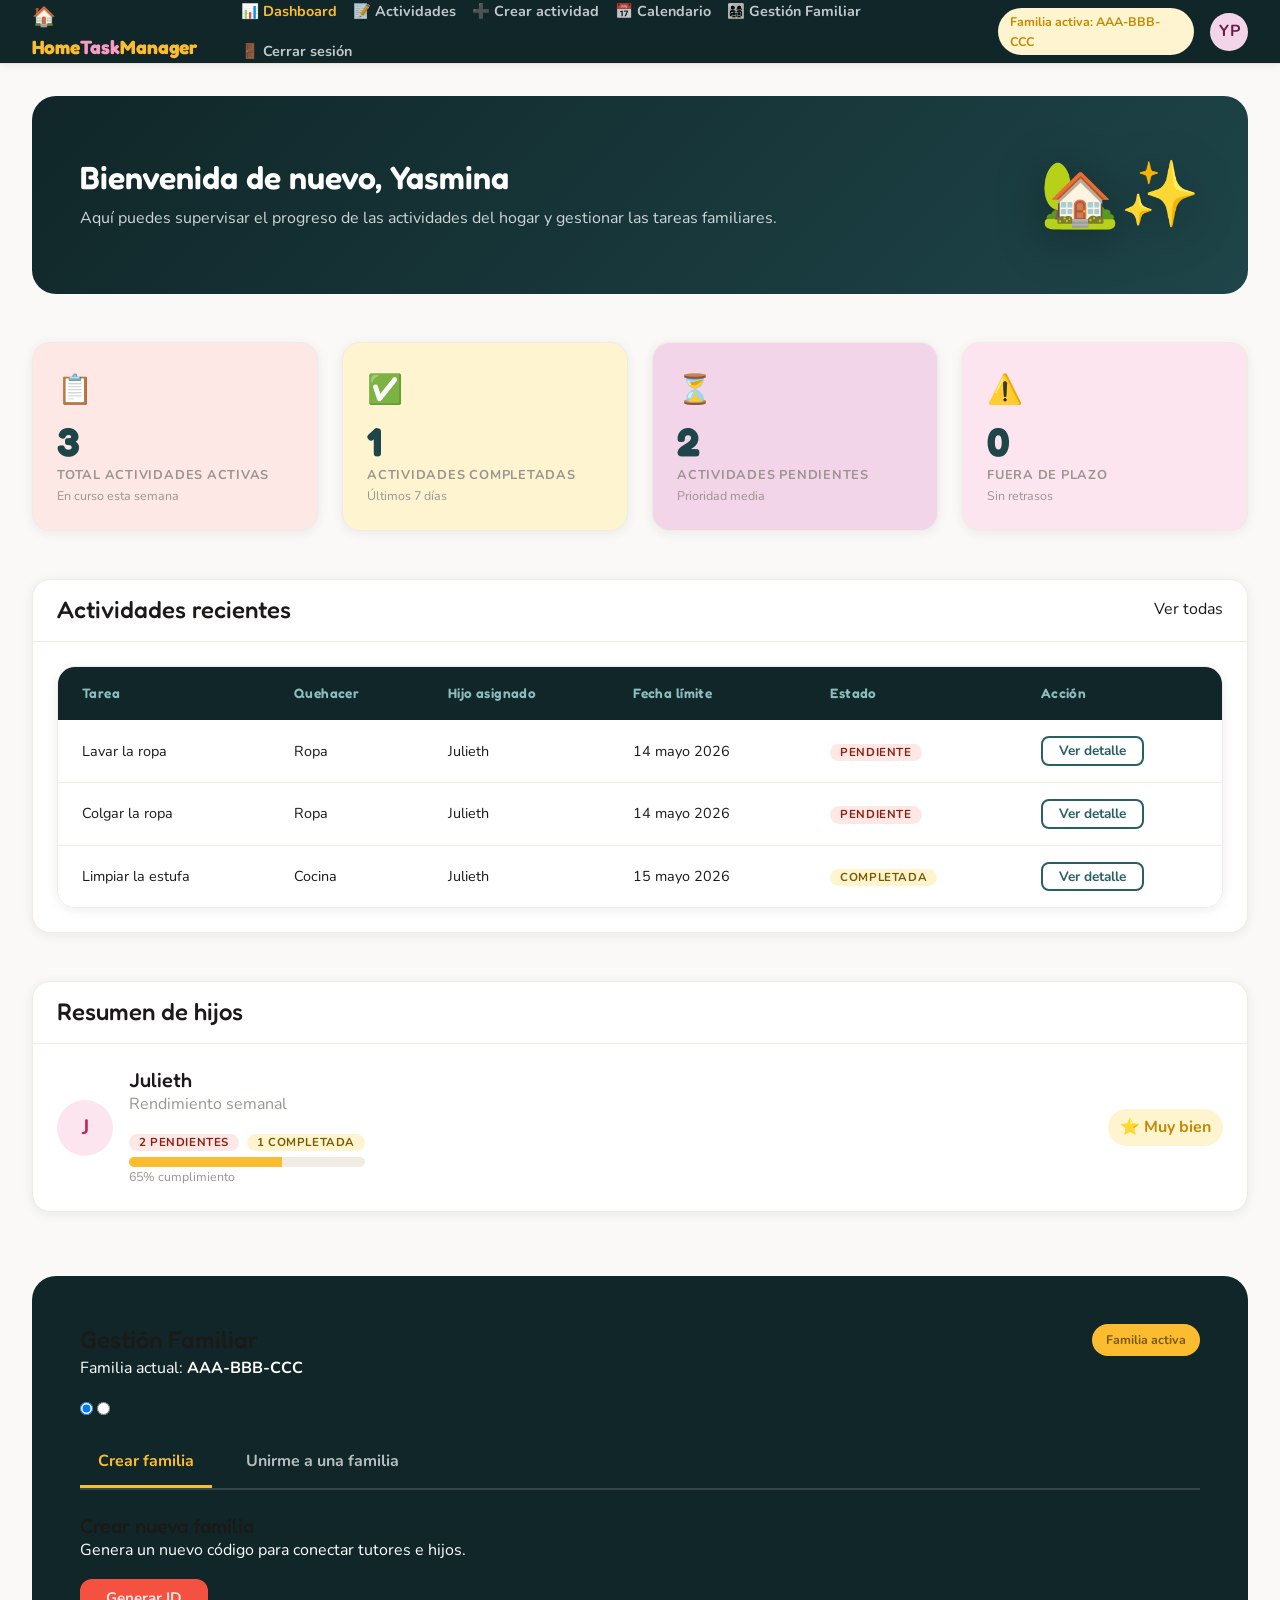
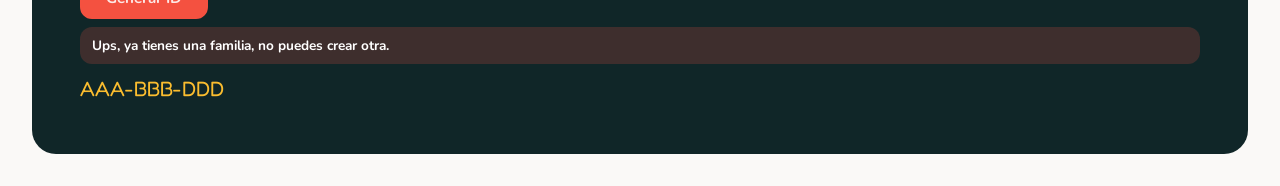
==== FrontEndHomeTaskManager/public_html/tutor-dashboard.html @ ca6fb8dd "Front Tutor" ====
<!DOCTYPE html>
<html lang="es">
<head>
  <meta charset="UTF-8"/>
  <meta name="viewport" content="width=device-width, initial-scale=1.0"/>
  <title>HomeTaskManager — Dashboard Tutor</title>

  <link rel="preconnect" href="https://fonts.googleapis.com"/>
  <link rel="preconnect" href="https://fonts.gstatic.com" crossorigin/>
  <link href="https://fonts.googleapis.com/css2?family=Fredoka:wght@400;500;600;700&family=Nunito:wght@400;500;600;700;800&display=swap" rel="stylesheet"/>
  <link rel="stylesheet" href="https://cdnjs.cloudflare.com/ajax/libs/animate.css/4.1.1/animate.min.css"/>

  <link rel="stylesheet" href="styles.css"/>
  <link rel="stylesheet" href="tutor-dashboard.css"/>
</head>
<body>

  <div class="dashboard-shell">

    <!-- TOPBAR -->
    <header class="topbar tutor-topbar">
      <div class="topbar-brand">🏠 Home<span>Task</span>Manager</div>

      <nav class="topbar-menu">
        <a class="topbar-link active" href="tutor-dashboard.html">📊 Dashboard</a>
        <a class="topbar-link" href="tutor-actividades.html">📝 Actividades</a>
        <a class="topbar-link" href="tutor-actividad-crear.html">➕ Crear actividad</a>
        <a class="topbar-link" href="tutor-calendario.html">📅 Calendario</a>
        <a class="topbar-link" href="tutor-familia.html">👨‍👩‍👧‍👦 Gestión Familiar</a>
        <a class="topbar-link" href="login.html">🚪 Cerrar sesión</a>
      </nav>

      <div class="topbar-right">
        <div class="family-chip">Familia activa: AAA-BBB-CCC</div>
        <div class="topbar-avatar">YP</div>
      </div>
    </header>

    <main class="page-content">

      <!-- BIENVENIDA -->
      <section class="welcome-card animate__animated animate__fadeInDown">
        <div class="welcome-text">
          <h2>Bienvenida de nuevo, Yasmina</h2>
          <p>Aquí puedes supervisar el progreso de las actividades del hogar y gestionar las tareas familiares.</p>
        </div>
        <div class="welcome-illustration">🏡✨</div>
      </section>

      <!-- STATS -->
      <section class="stats-grid">
        <div class="stat-card pastel-orange">
          <div class="stat-icon">📋</div>
          <div class="stat-number">3</div>
          <div class="stat-label">Total actividades activas</div>
          <div class="stat-mini">En curso esta semana</div>
        </div>
        <div class="stat-card pastel-gold">
          <div class="stat-icon">✅</div>
          <div class="stat-number">1</div>
          <div class="stat-label">Actividades completadas</div>
          <div class="stat-mini">Últimos 7 días</div>
        </div>
        <div class="stat-card pastel-berry">
          <div class="stat-icon">⏳</div>
          <div class="stat-number">2</div>
          <div class="stat-label">Actividades pendientes</div>
          <div class="stat-mini">Prioridad media</div>
        </div>
        <div class="stat-card pastel-crimson">
          <div class="stat-icon">⚠️</div>
          <div class="stat-number">0</div>
          <div class="stat-label">Fuera de plazo</div>
          <div class="stat-mini">Sin retrasos</div>
        </div>
      </section>

      <!-- ACTIVIDADES RECIENTES -->
      <section class="card section-card full-width">
        <div class="card-header">
          <h3>Actividades recientes</h3>
          <a href="tutor-actividades.html" class="link-accent">Ver todas</a>
        </div>
        <div class="card-body">
          <div class="table-wrapper">
            <table class="table">
              <thead>
                <tr>
                  <th>Tarea</th>
                  <th>Quehacer</th>
                  <th>Hijo asignado</th>
                  <th>Fecha límite</th>
                  <th>Estado</th>
                  <th>Acción</th>
                </tr>
              </thead>
              <tbody>
                <tr>
                  <td>Lavar la ropa</td>
                  <td>Ropa</td>
                  <td>Julieth</td>
                  <td>14 mayo 2026</td>
                  <td><span class="badge badge-pending">Pendiente</span></td>
                  <td><a class="btn btn-sm btn-outline-slate" href="tutor-actividad-detalle.html">Ver detalle</a></td>
                </tr>
                <tr>
                  <td>Colgar la ropa</td>
                  <td>Ropa</td>
                  <td>Julieth</td>
                  <td>14 mayo 2026</td>
                  <td><span class="badge badge-pending">Pendiente</span></td>
                  <td><a class="btn btn-sm btn-outline-slate" href="tutor-actividad-detalle.html">Ver detalle</a></td>
                </tr>
                <tr>
                  <td>Limpiar la estufa</td>
                  <td>Cocina</td>
                  <td>Julieth</td>
                  <td>15 mayo 2026</td>
                  <td><span class="badge badge-done">Completada</span></td>
                  <td><a class="btn btn-sm btn-outline-slate" href="tutor-actividad-detalle.html">Ver detalle</a></td>
                </tr>
              </tbody>
            </table>
          </div>
        </div>
      </section>

      <!-- RESUMEN HIJOS -->
      <section class="card section-card full-width">
        <div class="card-header">
          <h3>Resumen de hijos</h3>
        </div>
        <div class="card-body child-summary">
          <div class="child-card">
            <div class="child-avatar">J</div>
            <div class="child-info">
              <h4>Julieth</h4>
              <p class="text-muted">Rendimiento semanal</p>
              <div class="child-stats">
                <span class="badge badge-pending">2 pendientes</span>
                <span class="badge badge-done">1 completada</span>
              </div>
              <div class="progress-wrap">
                <div class="progress-bar" style="width: 65%"></div>
              </div>
              <div class="progress-label">65% cumplimiento</div>
            </div>
            <div class="child-positive">⭐ Muy bien</div>
          </div>
        </div>
      </section>

      <!-- GESTIÓN FAMILIAR -->
      <section class="family-section">
        <div class="family-header">
          <h3>Gestión Familiar</h3>
          <span class="family-status">Familia activa</span>
        </div>

        <p>Familia actual: <strong>AAA-BBB-CCC</strong></p>

        <input type="radio" name="family-tab" id="tab-create" checked class="tab-toggle">
        <input type="radio" name="family-tab" id="tab-join" class="tab-toggle">

        <div class="family-tabs">
          <label for="tab-create" class="tab-btn">Crear familia</label>
          <label for="tab-join" class="tab-btn">Unirme a una familia</label>
        </div>

        <div class="family-tab-content create">
          <h4>Crear nueva familia</h4>
          <p>Genera un nuevo código para conectar tutores e hijos.</p>
          <button class="btn btn-primary">Generar ID</button>
          <div class="family-alert">Ups, ya tienes una familia, no puedes crear otra.</div>
          <div class="family-code">AAA-BBB-DDD</div>
        </div>

        <div class="family-tab-content join">
          <h4>Unirme a una familia</h4>
          <label class="form-label" for="family-code">Ingrese el ID de familia:</label>
          <input class="form-control" id="family-code" type="text" placeholder="Ejemplo: AAA-BBB-CCC"/>
          <button class="btn btn-outline-slate join-btn">Unirme</button>
        </div>
      </section>

    </main>
  </div>
</body>
</html>
---- FrontEndHomeTaskManager/public_html/styles.css ----
/* ============================================================
   HomeTaskManager — Global Stylesheet
   Paleta: Dark Slate Gray · Sunset Orange · Boysenberry
            Light Crimson · Goldenrod
   Tipografía: Fredoka (títulos) + Nunito (cuerpo)
   Layout: Sidebar fijo + contenido a la derecha
   ============================================================ */

@import url('https://fonts.googleapis.com/css2?family=Fredoka:wght@400;500;600;700&family=Nunito:wght@400;500;600;700;800&display=swap');

/* ============================================================
   1. VARIABLES CSS
   ============================================================ */
:root {

  /* -- Colores base -- */
  --slate:        #2A5F64;
  --slate-50:     #D6E8EA;
  --slate-200:    #8BBCC0;
  --slate-400:    #2A5F64;
  --slate-600:    #1E4549;
  --slate-900:    #102628;

  --orange:       #F45140;
  --orange-50:    #FDE8E5;
  --orange-200:   #F9B4AC;
  --orange-400:   #F45140;
  --orange-600:   #C02F20;
  --orange-900:   #7A1A10;

  --berry:        #922764;
  --berry-50:     #F2D5E8;
  --berry-200:    #C87AAE;
  --berry-400:    #922764;
  --berry-600:    #6A1A47;
  --berry-900:    #3E0D2A;

  --crimson:      #F25F88;
  --crimson-50:   #FDE5EF;
  --crimson-200:  #F89DC1;
  --crimson-400:  #F25F88;
  --crimson-600:  #C0285A;
  --crimson-900:  #7A1438;

  --gold:         #FBBD2F;
  --gold-50:      #FEF5D0;
  --gold-200:     #FDE48A;
  --gold-400:     #FBBD2F;
  --gold-600:     #C28A00;
  --gold-900:     #7A5A00;

  /* -- Neutros -- */
  --bg:           #FAF9F7;
  --surface:      #FFFFFF;
  --border:       #E8E0D8;
  --border-soft:  #F0EBE3;
  --text:         #1C1A18;
  --text-muted:   #9C9490;
  --text-soft:    #6B6460;

  /* -- Semánticos (estados) -- */
  --success-bg:   #FEF5D0;
  --success-text: #7A5A00;
  --success-bold: #FBBD2F;

  --pending-bg:   #FDE8E5;
  --pending-text: #8A1F10;
  --pending-bold: #F45140;

  --progress-bg:  #D6E8EA;
  --progress-text:#1A3D40;
  --progress-bold:#2A5F64;

  --late-bg:      #FDE8E5;
  --late-text:    #7A1A10;
  --late-bold:    #C02F20;

  /* -- Roles -- */
  --tutor-bg:     var(--berry-50);
  --tutor-text:   var(--berry-600);
  --tutor-bold:   var(--berry-400);

  --hijo-bg:      var(--crimson-50);
  --hijo-text:    var(--crimson-600);
  --hijo-bold:    var(--crimson-400);

  /* -- Tipografía -- */
  --font-title:   'Fredoka', sans-serif;
  --font-body:    'Nunito', sans-serif;

  /* -- Espaciado -- */
  --sp-xs:   4px;
  --sp-sm:   8px;
  --sp-md:   16px;
  --sp-lg:   24px;
  --sp-xl:   32px;
  --sp-2xl:  48px;
  --sp-3xl:  64px;

  /* -- Bordes -- */
  --radius-sm:  8px;
  --radius-md:  12px;
  --radius-lg:  18px;
  --radius-xl:  24px;
  --radius-pill:999px;

  /* -- Sombras -- */
  --shadow-sm:  0 2px 8px rgba(42,95,100,0.08);
  --shadow-md:  0 4px 20px rgba(42,95,100,0.12);
  --shadow-lg:  0 8px 36px rgba(42,95,100,0.16);
  --shadow-card:0 2px 12px rgba(28,26,24,0.07);

  /* -- Layout sidebar -- */
  --sidebar-w:  260px;
  --navbar-h:   64px;

  /* -- Transiciones -- */
  --ease:       0.2s ease;
  --ease-bounce:0.3s cubic-bezier(0.34,1.56,0.64,1);
}


/* ============================================================
   2. RESET Y BASE
   ============================================================ */
*, *::before, *::after {
  box-sizing: border-box;
  margin: 0;
  padding: 0;
}

html {
  font-size: 16px;
  scroll-behavior: smooth;
}

body {
  font-family: var(--font-body);
  font-size: 1rem;
  color: var(--text);
  background-color: var(--bg);
  line-height: 1.6;
  -webkit-font-smoothing: antialiased;
  -moz-osx-font-smoothing: grayscale;
}

img, svg {
  display: block;
  max-width: 100%;
}

a {
  color: inherit;
  text-decoration: none;
}

ul, ol {
  list-style: none;
}

button, input, select, textarea {
  font-family: var(--font-body);
  font-size: 1rem;
}

button {
  cursor: pointer;
  border: none;
  background: none;
}


/* ============================================================
   3. TIPOGRAFÍA
   ============================================================ */

/* Títulos con Fredoka */
h1, h2, h3, h4, h5, h6,
.title, .heading {
  font-family: var(--font-title);
  line-height: 1.2;
  color: var(--text);
}

h1, .h1 { font-size: 2.5rem;  font-weight: 600; }
h2, .h2 { font-size: 2rem;    font-weight: 600; }
h3, .h3 { font-size: 1.5rem;  font-weight: 500; }
h4, .h4 { font-size: 1.25rem; font-weight: 500; }
h5, .h5 { font-size: 1.1rem;  font-weight: 500; }
h6, .h6 { font-size: 1rem;    font-weight: 500; }

/* Cuerpo con Nunito */
p           { margin-bottom: var(--sp-md); }
p:last-child{ margin-bottom: 0; }

.text-sm   { font-size: 0.875rem; }
.text-xs   { font-size: 0.75rem;  }
.text-lg   { font-size: 1.125rem; }
.text-xl   { font-size: 1.25rem;  }

.text-muted  { color: var(--text-muted); }
.text-soft   { color: var(--text-soft);  }
.text-white  { color: #FFFFFF; }

.fw-400 { font-weight: 400; }
.fw-500 { font-weight: 500; }
.fw-600 { font-weight: 600; }
.fw-700 { font-weight: 700; }
.fw-800 { font-weight: 800; }

.text-center { text-align: center; }
.text-right  { text-align: right;  }


/* ============================================================
   4. LAYOUT — PÁGINAS INTERNAS
   (Sidebar fijo + contenido a la derecha)
   ============================================================ */

/* Wrapper raíz de páginas internas */
.app-layout {
  display: flex;
  min-height: 100vh;
}

/* ---------- Sidebar ---------- */
.sidebar {
  position: fixed;
  top: 0;
  left: 0;
  width: var(--sidebar-w);
  height: 100vh;
  background: var(--slate-900);
  display: flex;
  flex-direction: column;
  z-index: 100;
  overflow-y: auto;
  overflow-x: hidden;
  transition: width var(--ease);
}

.sidebar-header {
  padding: var(--sp-lg) var(--sp-md);
  border-bottom: 1px solid rgba(255,255,255,0.08);
  display: flex;
  align-items: center;
  gap: var(--sp-sm);
}

.sidebar-logo {
  font-family: var(--font-title);
  font-size: 1.4rem;
  font-weight: 700;
  color: var(--gold-400);
  letter-spacing: 0.01em;
}

.sidebar-logo span {
  color: var(--crimson-200);
}

.sidebar-role-badge {
  margin: var(--sp-md);
  padding: var(--sp-xs) var(--sp-md);
  border-radius: var(--radius-pill);
  font-size: 0.75rem;
  font-weight: 700;
  text-align: center;
  text-transform: uppercase;
  letter-spacing: 0.06em;
}

.sidebar-role-badge.tutor {
  background: var(--berry-400);
  color: var(--berry-50);
}

.sidebar-role-badge.hijo {
  background: var(--crimson-400);
  color: var(--crimson-50);
}

.sidebar-nav {
  flex: 1;
  padding: var(--sp-sm) 0;
}

.sidebar-section-label {
  font-size: 0.65rem;
  font-weight: 700;
  text-transform: uppercase;
  letter-spacing: 0.1em;
  color: rgba(255,255,255,0.35);
  padding: var(--sp-md) var(--sp-md) var(--sp-xs);
}

.sidebar-link {
  display: flex;
  align-items: center;
  gap: var(--sp-sm);
  padding: 10px var(--sp-md);
  color: rgba(255,255,255,0.65);
  font-size: 0.95rem;
  font-weight: 500;
  border-radius: 0;
  transition: all var(--ease);
  position: relative;
}

.sidebar-link:hover {
  color: #fff;
  background: rgba(255,255,255,0.06);
}

.sidebar-link.active {
  color: var(--gold-400);
  background: rgba(251,189,47,0.10);
}

.sidebar-link.active::before {
  content: '';
  position: absolute;
  left: 0;
  top: 0;
  bottom: 0;
  width: 3px;
  background: var(--gold-400);
  border-radius: 0 var(--radius-sm) var(--radius-sm) 0;
}

.sidebar-link .icon {
  width: 20px;
  height: 20px;
  flex-shrink: 0;
  font-size: 1.1rem;
  display: flex;
  align-items: center;
  justify-content: center;
}

.sidebar-footer {
  padding: var(--sp-md);
  border-top: 1px solid rgba(255,255,255,0.08);
}

/* ---------- Contenido principal ---------- */
.main-content {
  margin-left: var(--sidebar-w);
  flex: 1;
  display: flex;
  flex-direction: column;
  min-height: 100vh;
}

/* ---------- Top bar ---------- */
.topbar {
  position: sticky;
  top: 0;
  height: var(--navbar-h);
  background: var(--surface);
  border-bottom: 1px solid var(--border);
  display: flex;
  align-items: center;
  justify-content: space-between;
  padding: 0 var(--sp-xl);
  z-index: 50;
  box-shadow: var(--shadow-sm);
}

.topbar-title {
  font-family: var(--font-title);
  font-size: 1.3rem;
  font-weight: 600;
  color: var(--slate-600);
}

.topbar-actions {
  display: flex;
  align-items: center;
  gap: var(--sp-md);
}

/* ---------- Área de contenido ---------- */
.page-content {
  flex: 1;
  padding: var(--sp-xl);
}

.page-header {
  margin-bottom: var(--sp-xl);
}

.page-header h1 {
  color: var(--slate-600);
  margin-bottom: var(--sp-xs);
}

.page-header p {
  color: var(--text-muted);
  font-size: 0.95rem;
  margin: 0;
}


/* ============================================================
   5. LAYOUT — PÁGINAS PÚBLICAS (landing, login, register)
   ============================================================ */

.public-layout {
  min-height: 100vh;
  display: flex;
  flex-direction: column;
}

/* Navbar pública */
.navbar-public {
  height: var(--navbar-h);
  background: var(--slate-900);
  display: flex;
  align-items: center;
  justify-content: space-between;
  padding: 0 var(--sp-2xl);
  position: sticky;
  top: 0;
  z-index: 100;
  box-shadow: var(--shadow-md);
}

.navbar-logo {
  font-family: var(--font-title);
  font-size: 1.5rem;
  font-weight: 700;
  color: var(--gold-400);
}

.navbar-logo span {
  color: var(--crimson-200);
}

.navbar-links {
  display: flex;
  align-items: center;
  gap: var(--sp-lg);
}

.navbar-links a {
  color: rgba(255,255,255,0.75);
  font-weight: 600;
  font-size: 0.95rem;
  transition: color var(--ease);
}

.navbar-links a:hover {
  color: var(--gold-400);
}

/* Pantalla centrada (login / register) */
.auth-page {
  min-height: 100vh;
  display: flex;
  align-items: center;
  justify-content: center;
  background: var(--bg);
  padding: var(--sp-xl);
}

.auth-card {
  background: var(--surface);
  border-radius: var(--radius-xl);
  padding: var(--sp-2xl);
  width: 100%;
  max-width: 440px;
  box-shadow: var(--shadow-lg);
  border: 1px solid var(--border-soft);
}

.auth-card-header {
  text-align: center;
  margin-bottom: var(--sp-xl);
}

.auth-logo {
  font-family: var(--font-title);
  font-size: 2rem;
  font-weight: 700;
  color: var(--slate-600);
  margin-bottom: var(--sp-xs);
}

.auth-logo span {
  color: var(--orange-400);
}

.auth-subtitle {
  color: var(--text-muted);
  font-size: 0.9rem;
}


/* ============================================================
   6. COMPONENTES — BOTONES
   ============================================================ */

.btn {
  display: inline-flex;
  align-items: center;
  justify-content: center;
  gap: var(--sp-xs);
  padding: 10px var(--sp-lg);
  border-radius: var(--radius-md);
  font-family: var(--font-body);
  font-size: 0.95rem;
  font-weight: 700;
  line-height: 1;
  transition: all var(--ease-bounce);
  cursor: pointer;
  border: 2px solid transparent;
  text-decoration: none;
  white-space: nowrap;
}

.btn:active {
  transform: scale(0.96);
}

/* Primario — Sunset Orange */
.btn-primary {
  background: var(--orange-400);
  color: var(--orange-50);
  border-color: var(--orange-400);
}
.btn-primary:hover {
  background: var(--orange-600);
  border-color: var(--orange-600);
  box-shadow: var(--shadow-md);
}

/* Secundario — Dark Slate */
.btn-secondary {
  background: var(--slate-400);
  color: var(--slate-50);
  border-color: var(--slate-400);
}
.btn-secondary:hover {
  background: var(--slate-600);
  border-color: var(--slate-600);
  box-shadow: var(--shadow-md);
}

/* Acento — Goldenrod */
.btn-gold {
  background: var(--gold-400);
  color: var(--gold-900);
  border-color: var(--gold-400);
}
.btn-gold:hover {
  background: var(--gold-600);
  color: var(--gold-50);
  border-color: var(--gold-600);
  box-shadow: var(--shadow-md);
}

/* Tutor — Boysenberry */
.btn-tutor {
  background: var(--berry-400);
  color: var(--berry-50);
  border-color: var(--berry-400);
}
.btn-tutor:hover {
  background: var(--berry-600);
  border-color: var(--berry-600);
  box-shadow: var(--shadow-md);
}

/* Hijo — Light Crimson */
.btn-hijo {
  background: var(--crimson-400);
  color: var(--crimson-50);
  border-color: var(--crimson-400);
}
.btn-hijo:hover {
  background: var(--crimson-600);
  border-color: var(--crimson-600);
  box-shadow: var(--shadow-md);
}

/* Outline */
.btn-outline-primary {
  background: transparent;
  color: var(--orange-400);
  border-color: var(--orange-400);
}
.btn-outline-primary:hover {
  background: var(--orange-50);
}

.btn-outline-slate {
  background: transparent;
  color: var(--slate-400);
  border-color: var(--slate-400);
}
.btn-outline-slate:hover {
  background: var(--slate-50);
}

/* Ghost */
.btn-ghost {
  background: transparent;
  color: var(--text-soft);
  border-color: transparent;
}
.btn-ghost:hover {
  background: var(--border-soft);
  color: var(--text);
}

/* Danger */
.btn-danger {
  background: var(--orange-600);
  color: var(--orange-50);
  border-color: var(--orange-600);
}
.btn-danger:hover {
  background: var(--orange-900);
  border-color: var(--orange-900);
}

/* Tamaños */
.btn-sm {
  padding: 6px var(--sp-md);
  font-size: 0.85rem;
  border-radius: var(--radius-sm);
}

.btn-lg {
  padding: 14px var(--sp-xl);
  font-size: 1.05rem;
  border-radius: var(--radius-lg);
}

.btn-full {
  width: 100%;
}

.btn:disabled {
  opacity: 0.5;
  cursor: not-allowed;
  pointer-events: none;
}


/* ============================================================
   7. COMPONENTES — FORMULARIOS
   ============================================================ */

.form-group {
  margin-bottom: var(--sp-md);
}

.form-label {
  display: block;
  font-size: 0.875rem;
  font-weight: 700;
  color: var(--text-soft);
  margin-bottom: var(--sp-xs);
  font-family: var(--font-body);
}

.form-control {
  display: block;
  width: 100%;
  padding: 10px var(--sp-md);
  background: var(--surface);
  border: 2px solid var(--border);
  border-radius: var(--radius-md);
  font-family: var(--font-body);
  font-size: 0.95rem;
  color: var(--text);
  transition: border-color var(--ease), box-shadow var(--ease);
  outline: none;
}

.form-control::placeholder {
  color: var(--text-muted);
}

.form-control:focus {
  border-color: var(--slate-400);
  box-shadow: 0 0 0 3px rgba(42,95,100,0.12);
}

.form-control:focus.tutor {
  border-color: var(--berry-400);
  box-shadow: 0 0 0 3px rgba(146,39,100,0.12);
}

.form-control:focus.hijo {
  border-color: var(--crimson-400);
  box-shadow: 0 0 0 3px rgba(242,95,136,0.12);
}

.form-control.error {
  border-color: var(--orange-600);
}

textarea.form-control {
  resize: vertical;
  min-height: 100px;
  line-height: 1.5;
}

select.form-control {
  appearance: none;
  background-image: url("data:image/svg+xml,%3Csvg xmlns='http://www.w3.org/2000/svg' width='12' height='8' viewBox='0 0 12 8'%3E%3Cpath d='M1 1l5 5 5-5' stroke='%239C9490' stroke-width='2' fill='none' stroke-linecap='round'/%3E%3C/svg%3E");
  background-repeat: no-repeat;
  background-position: right 14px center;
  padding-right: 40px;
  cursor: pointer;
}

.form-hint {
  font-size: 0.78rem;
  color: var(--text-muted);
  margin-top: var(--sp-xs);
}

.form-error {
  font-size: 0.78rem;
  color: var(--orange-600);
  margin-top: var(--sp-xs);
  font-weight: 600;
}

/* Radio y Checkbox personalizados */
.form-check {
  display: flex;
  align-items: center;
  gap: var(--sp-sm);
  cursor: pointer;
  padding: var(--sp-xs) 0;
}

.form-check input[type="radio"],
.form-check input[type="checkbox"] {
  width: 20px;
  height: 20px;
  accent-color: var(--slate-400);
  cursor: pointer;
  flex-shrink: 0;
}

.form-check-label {
  font-size: 0.9rem;
  font-weight: 500;
  color: var(--text-soft);
  cursor: pointer;
}

/* Selector de rol (login/register) */
.role-selector {
  display: flex;
  gap: var(--sp-sm);
  margin-bottom: var(--sp-md);
}

.role-option {
  flex: 1;
  border: 2px solid var(--border);
  border-radius: var(--radius-lg);
  padding: var(--sp-md);
  text-align: center;
  cursor: pointer;
  transition: all var(--ease-bounce);
  background: var(--surface);
}

.role-option:hover {
  border-color: var(--slate-200);
  transform: translateY(-2px);
}

.role-option.selected-tutor {
  border-color: var(--berry-400);
  background: var(--berry-50);
}

.role-option.selected-hijo {
  border-color: var(--crimson-400);
  background: var(--crimson-50);
}

.role-option .role-icon {
  font-size: 2rem;
  margin-bottom: var(--sp-xs);
}

.role-option .role-name {
  font-family: var(--font-title);
  font-size: 1rem;
  font-weight: 600;
}


/* ============================================================
   8. COMPONENTES — CARDS
   ============================================================ */

.card {
  background: var(--surface);
  border-radius: var(--radius-lg);
  border: 1px solid var(--border-soft);
  box-shadow: var(--shadow-card);
  overflow: hidden;
  transition: box-shadow var(--ease), transform var(--ease);
}

.card:hover {
  box-shadow: var(--shadow-md);
  transform: translateY(-2px);
}

.card-header {
  padding: var(--sp-md) var(--sp-lg);
  border-bottom: 1px solid var(--border-soft);
  display: flex;
  align-items: center;
  justify-content: space-between;
  gap: var(--sp-md);
}

.card-header-slate  { background: var(--slate-900); }
.card-header-orange { background: var(--orange-400); }
.card-header-berry  { background: var(--berry-400);  }
.card-header-crimson{ background: var(--crimson-400);}
.card-header-gold   { background: var(--gold-400);   }

.card-body {
  padding: var(--sp-lg);
}

.card-footer {
  padding: var(--sp-md) var(--sp-lg);
  border-top: 1px solid var(--border-soft);
  background: var(--bg);
  display: flex;
  align-items: center;
  justify-content: flex-end;
  gap: var(--sp-sm);
}

/* Card de actividad */
.activity-card {
  background: var(--surface);
  border-radius: var(--radius-lg);
  border: 1px solid var(--border-soft);
  box-shadow: var(--shadow-card);
  overflow: hidden;
  transition: all var(--ease-bounce);
}

.activity-card:hover {
  box-shadow: var(--shadow-md);
  transform: translateY(-3px);
}

.activity-card-stripe {
  height: 5px;
  border-radius: var(--radius-lg) var(--radius-lg) 0 0;
}

.activity-card-stripe.tutor   { background: var(--berry-400); }
.activity-card-stripe.hijo    { background: var(--crimson-400); }
.activity-card-stripe.pending { background: var(--orange-400); }
.activity-card-stripe.done    { background: var(--gold-400); }
.activity-card-stripe.late    { background: var(--orange-600); }

.activity-card-body {
  padding: var(--sp-md) var(--sp-lg);
}

.activity-card-title {
  font-family: var(--font-title);
  font-size: 1.1rem;
  font-weight: 600;
  color: var(--slate-600);
  margin-bottom: 4px;
}

.activity-card-meta {
  font-size: 0.8rem;
  color: var(--text-muted);
  display: flex;
  align-items: center;
  gap: var(--sp-sm);
  flex-wrap: wrap;
  margin-bottom: var(--sp-md);
}

.activity-card-footer {
  padding: var(--sp-sm) var(--sp-lg);
  border-top: 1px solid var(--border-soft);
  display: flex;
  align-items: center;
  justify-content: space-between;
  gap: var(--sp-sm);
}

/* Stat / métricas rápidas */
.stat-card {
  background: var(--surface);
  border-radius: var(--radius-lg);
  border: 1px solid var(--border-soft);
  padding: var(--sp-lg);
  box-shadow: var(--shadow-card);
  text-align: center;
}

.stat-card .stat-number {
  font-family: var(--font-title);
  font-size: 2.5rem;
  font-weight: 700;
  line-height: 1;
  margin-bottom: 4px;
}

.stat-card .stat-label {
  font-size: 0.8rem;
  font-weight: 700;
  text-transform: uppercase;
  letter-spacing: 0.06em;
  color: var(--text-muted);
}


/* ============================================================
   9. COMPONENTES — BADGES Y TAGS
   ============================================================ */

.badge {
  display: inline-flex;
  align-items: center;
  gap: 4px;
  padding: 3px 10px;
  border-radius: var(--radius-pill);
  font-size: 0.72rem;
  font-weight: 700;
  text-transform: uppercase;
  letter-spacing: 0.05em;
  line-height: 1;
}

/* Estados */
.badge-done     { background: var(--success-bg);  color: var(--success-text); }
.badge-pending  { background: var(--pending-bg);   color: var(--pending-text); }
.badge-progress { background: var(--progress-bg);  color: var(--progress-text);}
.badge-late     { background: var(--late-bg);      color: var(--late-text);    }

/* Roles */
.badge-tutor { background: var(--berry-50);  color: var(--berry-600);  }
.badge-hijo  { background: var(--crimson-50);color: var(--crimson-600);}

/* Colores base */
.badge-slate   { background: var(--slate-50);   color: var(--slate-600);   }
.badge-orange  { background: var(--orange-50);  color: var(--orange-600);  }
.badge-berry   { background: var(--berry-50);   color: var(--berry-600);   }
.badge-crimson { background: var(--crimson-50); color: var(--crimson-600); }
.badge-gold    { background: var(--gold-50);    color: var(--gold-600);    }


/* ============================================================
   10. COMPONENTES — AVATAR
   ============================================================ */

.avatar {
  display: inline-flex;
  align-items: center;
  justify-content: center;
  border-radius: 50%;
  font-family: var(--font-title);
  font-weight: 700;
  flex-shrink: 0;
  text-transform: uppercase;
}

.avatar-sm  { width: 32px; height: 32px; font-size: 0.8rem; }
.avatar-md  { width: 42px; height: 42px; font-size: 1rem;   }
.avatar-lg  { width: 56px; height: 56px; font-size: 1.25rem;}
.avatar-xl  { width: 72px; height: 72px; font-size: 1.5rem; }

.avatar-slate   { background: var(--slate-50);   color: var(--slate-600);   }
.avatar-orange  { background: var(--orange-50);  color: var(--orange-600);  }
.avatar-berry   { background: var(--berry-50);   color: var(--berry-600);   }
.avatar-crimson { background: var(--crimson-50); color: var(--crimson-600); }
.avatar-gold    { background: var(--gold-200);   color: var(--gold-900);    }


/* ============================================================
   11. COMPONENTES — TABLA
   ============================================================ */

.table-wrapper {
  overflow-x: auto;
  border-radius: var(--radius-lg);
  border: 1px solid var(--border-soft);
  box-shadow: var(--shadow-card);
}

.table {
  width: 100%;
  border-collapse: collapse;
  background: var(--surface);
  font-size: 0.9rem;
}

.table thead {
  background: var(--slate-900);
}

.table thead th {
  padding: var(--sp-md) var(--sp-lg);
  text-align: left;
  font-family: var(--font-title);
  font-size: 0.85rem;
  font-weight: 600;
  color: var(--slate-200);
  letter-spacing: 0.03em;
  white-space: nowrap;
}

.table tbody tr {
  border-bottom: 1px solid var(--border-soft);
  transition: background var(--ease);
}

.table tbody tr:last-child {
  border-bottom: none;
}

.table tbody tr:hover {
  background: var(--bg);
}

.table td {
  padding: var(--sp-md) var(--sp-lg);
  color: var(--text);
  vertical-align: middle;
}


/* ============================================================
   12. COMPONENTES — CALENDARIO (base)
   ============================================================ */

.calendar-wrapper {
  background: var(--surface);
  border-radius: var(--radius-xl);
  border: 1px solid var(--border-soft);
  box-shadow: var(--shadow-md);
  overflow: hidden;
}

.calendar-header {
  background: var(--slate-900);
  padding: var(--sp-md) var(--sp-xl);
  display: flex;
  align-items: center;
  justify-content: space-between;
}

.calendar-title {
  font-family: var(--font-title);
  font-size: 1.3rem;
  font-weight: 600;
  color: var(--gold-400);
}

.calendar-nav {
  display: flex;
  gap: var(--sp-sm);
}

.calendar-nav button {
  background: rgba(255,255,255,0.1);
  color: #fff;
  border: none;
  border-radius: var(--radius-sm);
  width: 34px;
  height: 34px;
  display: flex;
  align-items: center;
  justify-content: center;
  font-size: 1rem;
  cursor: pointer;
  transition: background var(--ease);
}

.calendar-nav button:hover {
  background: rgba(255,255,255,0.2);
}

.calendar-grid {
  display: grid;
  grid-template-columns: repeat(7, 1fr);
}

.calendar-day-name {
  padding: var(--sp-sm);
  text-align: center;
  font-size: 0.75rem;
  font-weight: 800;
  text-transform: uppercase;
  letter-spacing: 0.06em;
  color: var(--text-muted);
  background: var(--bg);
  border-bottom: 1px solid var(--border-soft);
}

.calendar-cell {
  min-height: 90px;
  padding: 6px;
  border-right: 1px solid var(--border-soft);
  border-bottom: 1px solid var(--border-soft);
  position: relative;
  vertical-align: top;
}

.calendar-cell:nth-child(7n) {
  border-right: none;
}

.calendar-cell-number {
  font-size: 0.78rem;
  font-weight: 700;
  color: var(--text-muted);
  margin-bottom: 4px;
  display: block;
}

.calendar-cell.today .calendar-cell-number {
  background: var(--orange-400);
  color: #fff;
  width: 22px;
  height: 22px;
  border-radius: 50%;
  display: flex;
  align-items: center;
  justify-content: center;
}

.calendar-cell.other-month {
  background: var(--bg);
  opacity: 0.5;
}

/* Evento / tarea en el calendario */
.cal-event {
  display: block;
  padding: 2px 6px;
  border-radius: var(--radius-sm);
  font-size: 0.7rem;
  font-weight: 700;
  margin-bottom: 2px;
  white-space: nowrap;
  overflow: hidden;
  text-overflow: ellipsis;
  cursor: pointer;
  transition: opacity var(--ease);
}

.cal-event:hover {
  opacity: 0.8;
}

.cal-event.tutor   { background: var(--berry-50);  color: var(--berry-700, var(--berry-600)); }
.cal-event.hijo    { background: var(--crimson-50); color: var(--crimson-600); }
.cal-event.done    { background: var(--gold-50);    color: var(--gold-600);    }
.cal-event.late    { background: var(--orange-50);  color: var(--orange-600);  }


/* ============================================================
   13. COMPONENTES — ALERTAS Y NOTIFICACIONES
   ============================================================ */

.alert {
  display: flex;
  align-items: flex-start;
  gap: var(--sp-md);
  padding: var(--sp-md) var(--sp-lg);
  border-radius: var(--radius-md);
  font-size: 0.9rem;
  margin-bottom: var(--sp-md);
}

.alert-icon {
  font-size: 1.2rem;
  flex-shrink: 0;
  margin-top: 1px;
}

.alert-info    { background: var(--progress-bg); color: var(--progress-text); border-left: 4px solid var(--slate-400);   }
.alert-success { background: var(--success-bg);  color: var(--success-text);  border-left: 4px solid var(--gold-400);    }
.alert-warning { background: var(--pending-bg);  color: var(--pending-text);  border-left: 4px solid var(--orange-400);  }
.alert-danger  { background: var(--late-bg);     color: var(--late-text);     border-left: 4px solid var(--orange-600);  }


/* ============================================================
   14. COMPONENTES — DIVISORES Y UTILIDADES
   ============================================================ */

.divider {
  border: none;
  border-top: 1px solid var(--border-soft);
  margin: var(--sp-lg) 0;
}

.divider-text {
  display: flex;
  align-items: center;
  gap: var(--sp-md);
  color: var(--text-muted);
  font-size: 0.85rem;
  margin: var(--sp-lg) 0;
}

.divider-text::before,
.divider-text::after {
  content: '';
  flex: 1;
  border-top: 1px solid var(--border-soft);
}

/* Grids utilitarios */
.grid-2 { display: grid; grid-template-columns: repeat(2, 1fr); gap: var(--sp-md); }
.grid-3 { display: grid; grid-template-columns: repeat(3, 1fr); gap: var(--sp-md); }
.grid-4 { display: grid; grid-template-columns: repeat(4, 1fr); gap: var(--sp-md); }

/* Flex utilitarios */
.flex         { display: flex; }
.flex-col     { display: flex; flex-direction: column; }
.items-center { align-items: center; }
.items-start  { align-items: flex-start; }
.justify-between { justify-content: space-between; }
.justify-center  { justify-content: center; }
.gap-xs { gap: var(--sp-xs); }
.gap-sm { gap: var(--sp-sm); }
.gap-md { gap: var(--sp-md); }
.gap-lg { gap: var(--sp-lg); }
.flex-1 { flex: 1; }
.flex-wrap { flex-wrap: wrap; }

/* Espaciado */
.mt-xs { margin-top: var(--sp-xs); }
.mt-sm { margin-top: var(--sp-sm); }
.mt-md { margin-top: var(--sp-md); }
.mt-lg { margin-top: var(--sp-lg); }
.mt-xl { margin-top: var(--sp-xl); }
.mb-xs { margin-bottom: var(--sp-xs); }
.mb-sm { margin-bottom: var(--sp-sm); }
.mb-md { margin-bottom: var(--sp-md); }
.mb-lg { margin-bottom: var(--sp-lg); }
.mb-xl { margin-bottom: var(--sp-xl); }

/* Visibilidad */
.hidden   { display: none; }
.sr-only  {
  position: absolute;
  width: 1px; height: 1px;
  padding: 0; margin: -1px;
  overflow: hidden;
  clip: rect(0,0,0,0);
  white-space: nowrap;
  border-width: 0;
}

/* Bordes redondeados rápidos */
.rounded-sm  { border-radius: var(--radius-sm);  }
.rounded-md  { border-radius: var(--radius-md);  }
.rounded-lg  { border-radius: var(--radius-lg);  }
.rounded-xl  { border-radius: var(--radius-xl);  }
.rounded-full{ border-radius: var(--radius-pill); }

/* Sombras */
.shadow-sm { box-shadow: var(--shadow-sm); }
.shadow-md { box-shadow: var(--shadow-md); }
.shadow-lg { box-shadow: var(--shadow-lg); }

/* Overflow */
.overflow-hidden { overflow: hidden; }


/* ============================================================
   15. ANIMACIONES
   ============================================================ */

@keyframes fadeIn {
  from { opacity: 0; transform: translateY(8px); }
  to   { opacity: 1; transform: translateY(0);   }
}

@keyframes scaleIn {
  from { opacity: 0; transform: scale(0.95); }
  to   { opacity: 1; transform: scale(1);    }
}

@keyframes slideInLeft {
  from { opacity: 0; transform: translateX(-16px); }
  to   { opacity: 1; transform: translateX(0);     }
}

@keyframes pulse {
  0%, 100% { transform: scale(1);    }
  50%       { transform: scale(1.04);}
}

.anim-fade-in     { animation: fadeIn     0.3s ease forwards; }
.anim-scale-in    { animation: scaleIn    0.3s ease forwards; }
.anim-slide-left  { animation: slideInLeft0.3s ease forwards; }
.anim-pulse       { animation: pulse      1.5s ease infinite; }


/* ============================================================
   16. RESPONSIVE
   ============================================================ */

@media (max-width: 900px) {
  :root { --sidebar-w: 220px; }
  .grid-4 { grid-template-columns: repeat(2, 1fr); }
}

@media (max-width: 768px) {
  :root { --sidebar-w: 0px; }

  .sidebar {
    width: 260px;
    transform: translateX(-100%);
    transition: transform var(--ease);
  }

  .sidebar.open {
    transform: translateX(0);
    box-shadow: var(--shadow-lg);
  }

  .main-content {
    margin-left: 0;
  }

  .grid-2,
  .grid-3 { grid-template-columns: 1fr; }

  .page-content { padding: var(--sp-md); }

  .auth-card { padding: var(--sp-xl) var(--sp-md); }

  h1, .h1 { font-size: 2rem; }
  h2, .h2 { font-size: 1.6rem; }

  .navbar-public { padding: 0 var(--sp-md); }
}

@media (max-width: 480px) {
  .role-selector { flex-direction: column; }
  .grid-4 { grid-template-columns: 1fr; }
  .btn-lg { padding: 12px var(--sp-lg); }
}
---- FrontEndHomeTaskManager/public_html/tutor-dashboard.css ----
/* ============================================================
   tutor-dashboard.css — Dashboard Tutor
   ============================================================ */

.dashboard-shell { min-height: 100vh; }

.tutor-topbar {
  position: sticky;
  top: 0;
  background: var(--slate-900);
  color: #fff;
  padding: 10px var(--sp-xl);
  display: flex;
  align-items: center;
  justify-content: space-between;
  gap: var(--sp-md);
  z-index: 50;
}

.topbar-brand {
  font-family: var(--font-title);
  font-weight: 700;
  font-size: 1.2rem;
  color: var(--gold-400);
}

.topbar-brand span { color: var(--crimson-200); }

.topbar-menu {
  display: flex;
  gap: var(--sp-md);
  flex-wrap: wrap;
}

.topbar-link {
  color: rgba(255,255,255,0.75);
  font-weight: 700;
  font-size: 0.9rem;
  transition: color var(--ease);
}

.topbar-link:hover,
.topbar-link.active { color: var(--gold-400); }

.topbar-right {
  display: flex;
  align-items: center;
  gap: var(--sp-md);
}



.family-chip {
  background: var(--gold-50);
  color: var(--gold-600);
  font-size: 0.78rem;
  font-weight: 700;
  padding: 4px 12px;
  border-radius: var(--radius-pill);
}

.topbar-avatar {
  background: var(--berry-50);
  color: var(--berry-600);
  width: 38px;
  height: 38px;
  border-radius: 50%;
  font-weight: 700;
  display: flex;
  align-items: center;
  justify-content: center;
}

/* Welcome */
.welcome-card {
  background: linear-gradient(135deg, var(--slate-900), var(--slate-600));
  color: #fff;
  padding: var(--sp-2xl);
  border-radius: var(--radius-xl);
  display: flex;
  justify-content: space-between;
  align-items: center;
  gap: var(--sp-xl);
  margin-bottom: var(--sp-2xl);
}

.welcome-card h2 { color: #fff; margin-bottom: var(--sp-sm); }
.welcome-card p { color: rgba(255,255,255,0.8); }

.welcome-illustration {
  font-size: 4rem;
  filter: drop-shadow(0 8px 24px rgba(0,0,0,0.3));
}

/* Stats */
.stats-grid {
  display: grid;
  grid-template-columns: repeat(4, 1fr);
  gap: var(--sp-lg);
  margin-bottom: var(--sp-2xl);
}

.stat-card { text-align: left; }

.pastel-orange { background: var(--orange-50); }
.pastel-gold   { background: var(--gold-50); }
.pastel-berry  { background: var(--berry-50); }
.pastel-crimson{ background: var(--crimson-50); }

.stat-icon {
  font-size: 1.8rem;
  margin-bottom: var(--sp-sm);
}

.stat-number {
  color: var(--slate-600);
}

.stat-mini {
  font-size: 0.78rem;
  color: var(--text-muted);
}

/* Full width cards */
.full-width { margin-bottom: var(--sp-2xl); }

/* Child summary */
.child-card {
  display: flex;
  gap: var(--sp-md);
  align-items: center;
}

.child-avatar {
  width: 56px;
  height: 56px;
  border-radius: 50%;
  background: var(--crimson-50);
  color: var(--crimson-600);
  font-weight: 700;
  display: flex;
  align-items: center;
  justify-content: center;
  font-size: 1.3rem;
}

.child-stats {
  display: flex;
  gap: var(--sp-sm);
  margin: 6px 0;
}

.progress-wrap {
  background: var(--border-soft);
  border-radius: var(--radius-pill);
  overflow: hidden;
  height: 10px;
}

.progress-bar {
  background: var(--gold-400);
  height: 10px;
}

.progress-label {
  font-size: 0.78rem;
  color: var(--text-muted);
}

.child-positive {
  margin-left: auto;
  background: var(--gold-50);
  color: var(--gold-600);
  padding: 6px 12px;
  border-radius: var(--radius-pill);
  font-weight: 700;
}

/* Family section */
.family-section {
  margin-top: var(--sp-3xl);
  padding: var(--sp-2xl);
  border-radius: var(--radius-xl);
  background: var(--slate-900);
  color: #fff;
}

.family-header {
  display: flex;
  justify-content: space-between;
  align-items: center;
}

.family-status {
  background: var(--gold-400);
  color: var(--gold-900);
  padding: 6px 14px;
  border-radius: var(--radius-pill);
  font-weight: 700;
  font-size: 0.78rem;
}
/* ... (todo lo anterior igual) ... */

.family-tabs {
  display: flex;
  gap: var(--sp-md);
  margin: var(--sp-md) 0 var(--sp-lg);
  border-bottom: 2px solid rgba(255,255,255,0.15);
}

.tab-btn {
  padding: 10px 18px;
  cursor: pointer;
  font-weight: 700;
  color: rgba(255,255,255,0.7);
  border-bottom: 3px solid transparent;
  transition: all var(--ease);
}

.tab-btn:hover { color: #fff; }

#tab-create:checked ~ .family-tabs label[for="tab-create"],
#tab-join:checked ~ .family-tabs label[for="tab-join"] {
  color: var(--gold-400);
  border-bottom: 3px solid var(--gold-400);
}

/* ... .tab-toggle { display: none; } ... */


.family-tab-content { display: none; }

#tab-create:checked ~ .create,
#tab-join:checked ~ .join { display: block; }

.family-alert {
  background: rgba(244,81,64,0.2);
  color: #fff;
  padding: 8px 12px;
  border-radius: var(--radius-md);
  margin-top: var(--sp-sm);
  font-weight: 700;
  font-size: 0.85rem;
}

.family-code {
  margin-top: var(--sp-sm);
  font-family: var(--font-title);
  font-size: 1.3rem;
  color: var(--gold);
}

.join-btn {
  margin-top: var(--sp-md);
}

/* Responsive */
@media (max-width: 1100px) {
  .stats-grid { grid-template-columns: repeat(2, 1fr); }
}

@media (max-width: 768px) {
  .welcome-card { flex-direction: column; text-align: center; }
  .stats-grid { grid-template-columns: 1fr; }
  .topbar-menu { flex-direction: column; }
  .family-tabs { flex-direction: column; }
}
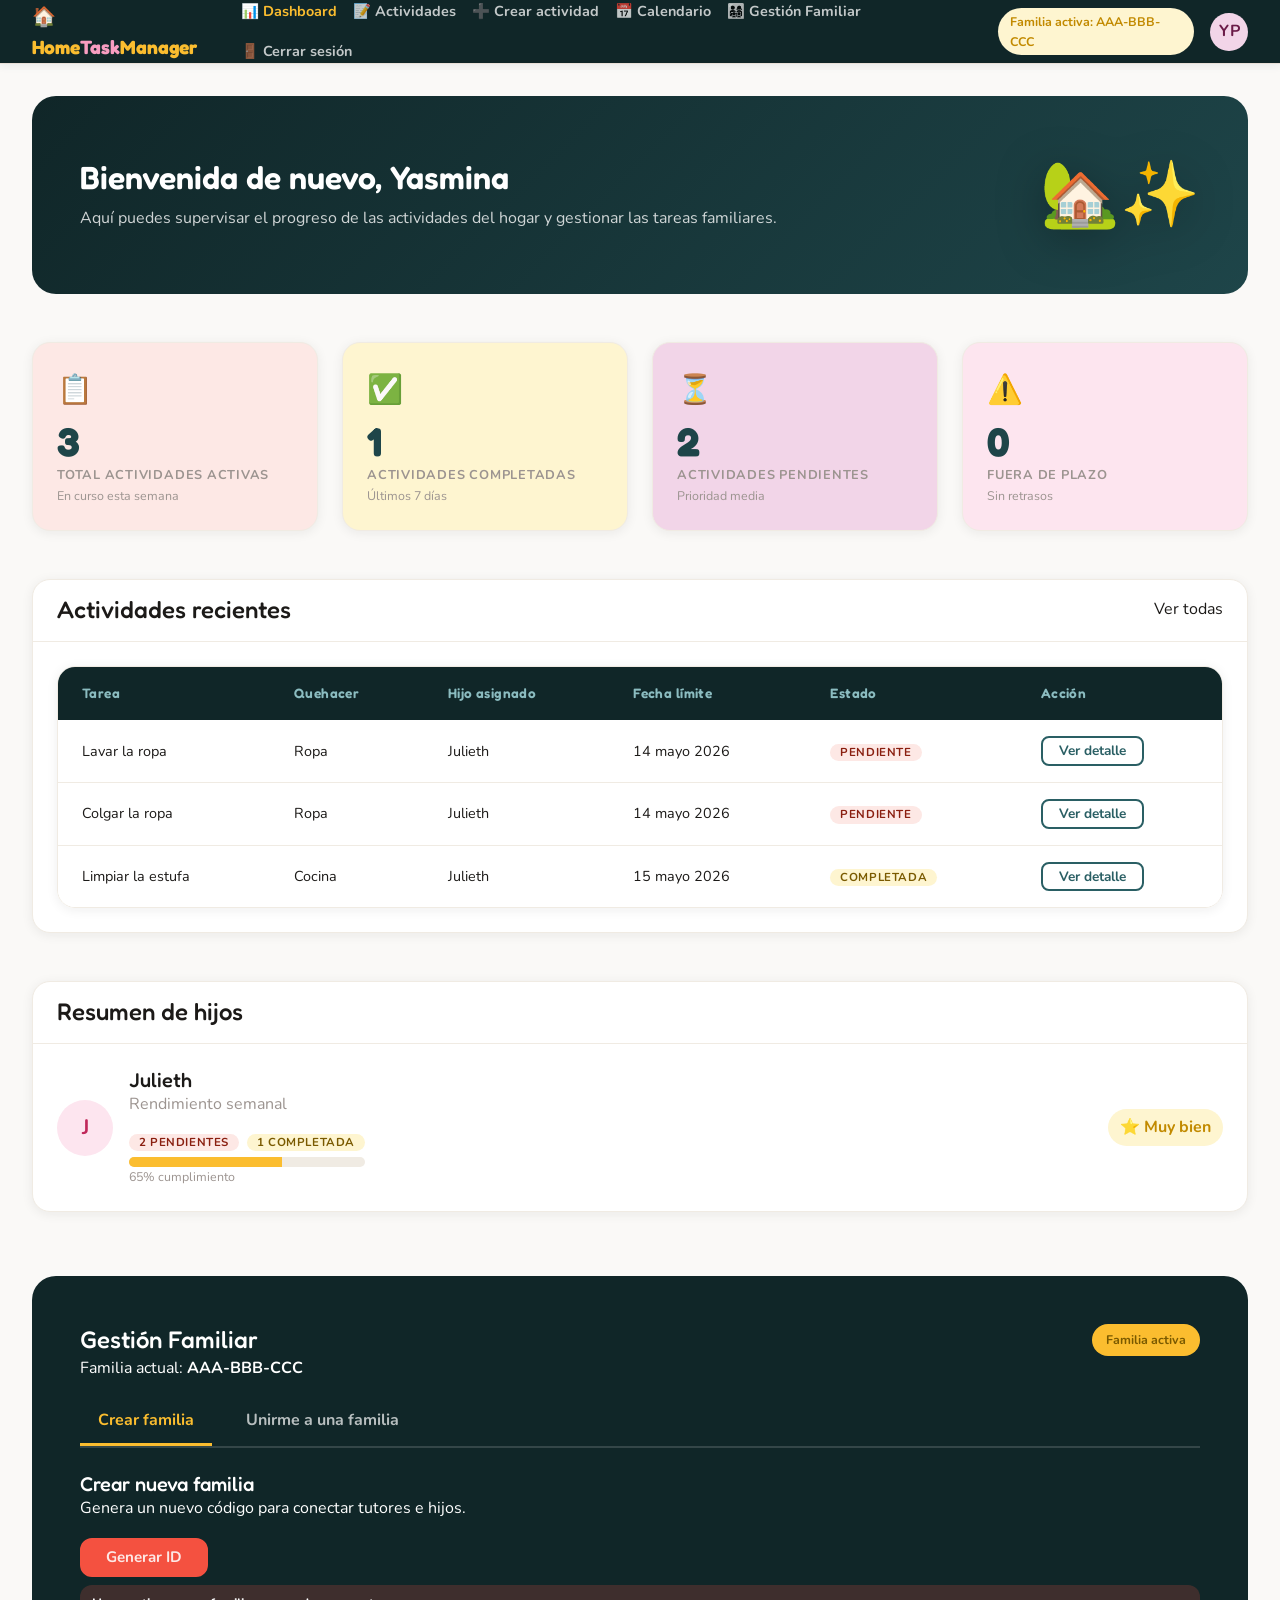
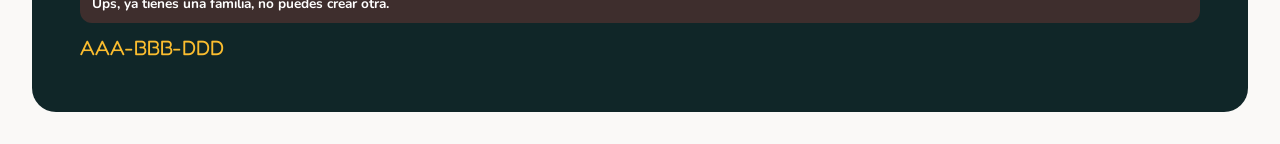
==== commit d4d75afc: "Front listo" ====
--- a/FrontEndHomeTaskManager/public_html/tutor-dashboard.html
+++ b/FrontEndHomeTaskManager/public_html/tutor-dashboard.html
@@ -101,7 +101,7 @@
                   <td>Julieth</td>
                   <td>14 mayo 2026</td>
                   <td><span class="badge badge-pending">Pendiente</span></td>
-                  <td><a class="btn btn-sm btn-outline-slate" href="tutor-actividad-detalle.html">Ver detalle</a></td>
+                  <td><a class="btn btn-sm btn-outline-slate" href="tutor-actividades.html">Ver detalle</a></td>
                 </tr>
                 <tr>
                   <td>Colgar la ropa</td>
@@ -168,7 +168,7 @@
         </div>
 
         <div class="family-tab-content create">
-          <h4>Crear nueva familia</h4>
+          <h4 >Crear nueva familia</h4>
           <p>Genera un nuevo código para conectar tutores e hijos.</p>
           <button class="btn btn-primary">Generar ID</button>
           <div class="family-alert">Ups, ya tienes una familia, no puedes crear otra.</div>
--- a/FrontEndHomeTaskManager/public_html/tutor-dashboard.css
+++ b/FrontEndHomeTaskManager/public_html/tutor-dashboard.css
@@ -185,10 +185,16 @@
   color: #fff;
 }
 
+.family-section h3,
+.family-section h4{
+  color: #fff;
+}
+
 .family-header {
   display: flex;
   justify-content: space-between;
   align-items: center;
+  color:#fff;
 }
 
 .family-status {
@@ -225,7 +231,7 @@
   border-bottom: 3px solid var(--gold-400);
 }
 
-/* ... .tab-toggle { display: none; } ... */
+.tab-toggle { display: none; }
 
 
 .family-tab-content { display: none; }
